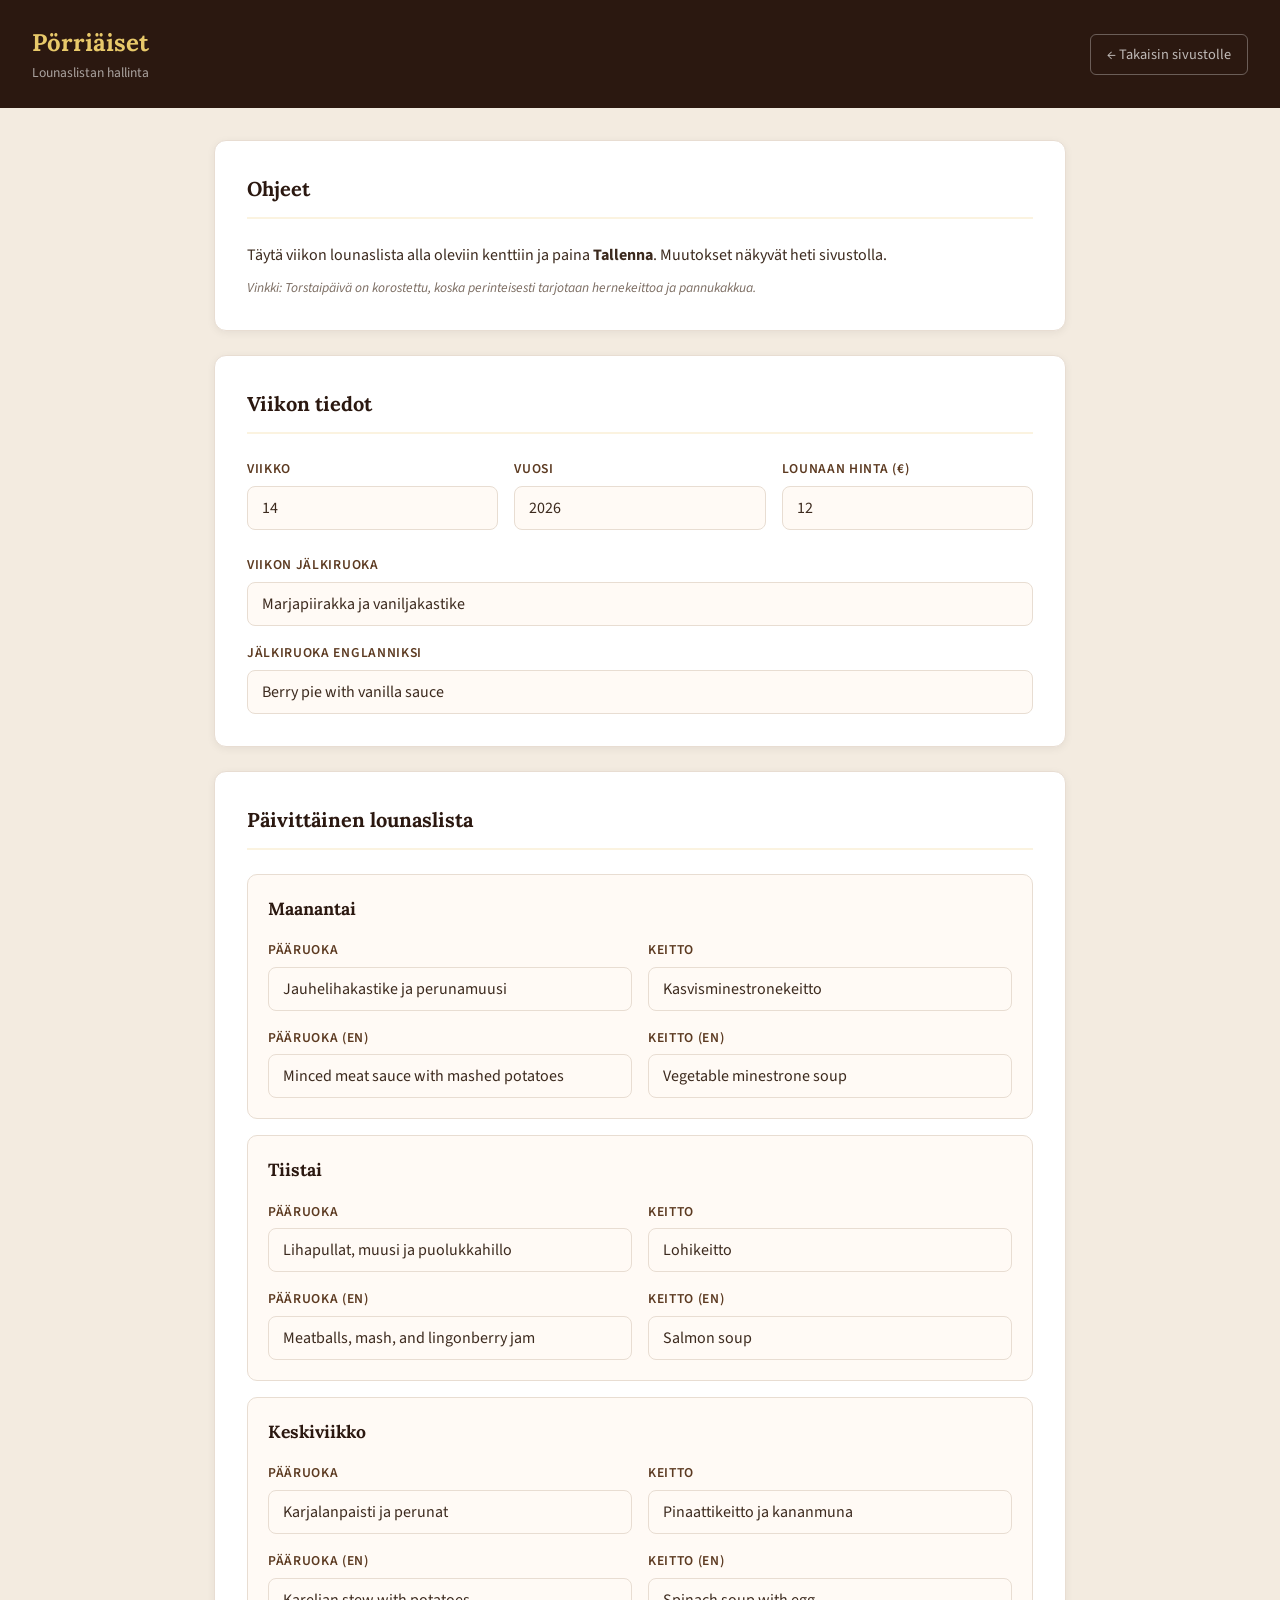
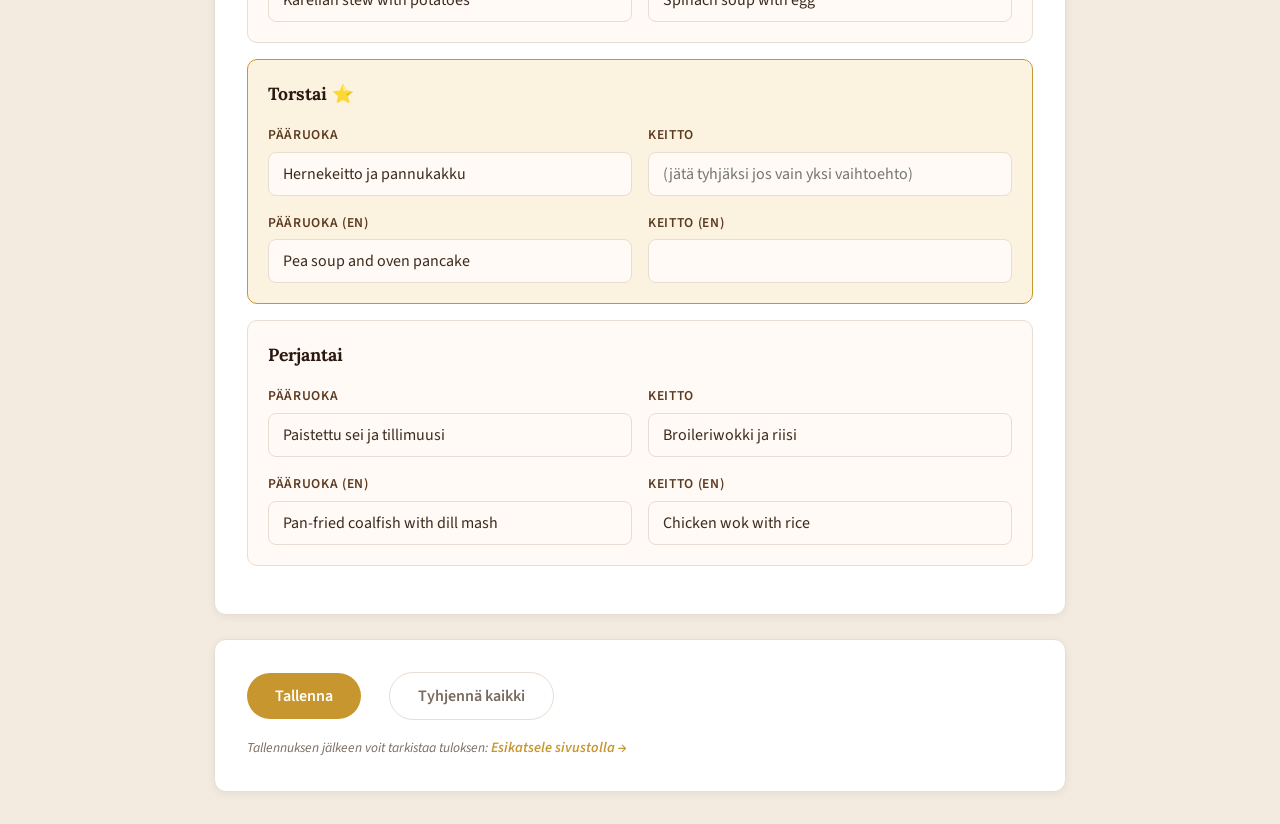
==== admin.html @ c2aba7a5 "Initial website concept for Pörriäiset Lounaskahvila Bilingual (FI/EN) single-page website for a fam" ====
<!DOCTYPE html>
<html lang="fi">
<head>
  <meta charset="UTF-8">
  <meta name="viewport" content="width=device-width, initial-scale=1.0">
  <title>Pörriäiset – Lounaslistan hallinta</title>
  <link rel="preconnect" href="https://fonts.googleapis.com">
  <link rel="preconnect" href="https://fonts.gstatic.com" crossorigin>
  <link href="https://fonts.googleapis.com/css2?family=Lora:wght@600;700&family=Source+Sans+3:wght@400;500;600;700&display=swap" rel="stylesheet">
  <style>
    :root {
      --color-gold: #C8962E;
      --color-gold-light: #E8C96A;
      --color-gold-pale: #FBF3E0;
      --color-brown-dark: #2B1810;
      --color-brown: #5C3A21;
      --color-cream: #FFFAF5;
      --color-cream-dark: #F3EBE0;
      --color-white: #FFFFFF;
      --color-text: #3C2A1E;
      --color-text-light: #7A6B60;
      --color-border: #E8DDD2;
      --color-success: #2E7D32;
      --color-success-bg: #E8F5E9;
      --font-heading: 'Lora', Georgia, serif;
      --font-body: 'Source Sans 3', system-ui, sans-serif;
    }

    * { box-sizing: border-box; margin: 0; padding: 0; }

    body {
      font-family: var(--font-body);
      background: var(--color-cream-dark);
      color: var(--color-text);
      line-height: 1.6;
      min-height: 100vh;
    }

    .admin-header {
      background: var(--color-brown-dark);
      color: var(--color-white);
      padding: 1.5rem 2rem;
      display: flex;
      align-items: center;
      justify-content: space-between;
      flex-wrap: wrap;
      gap: 1rem;
    }

    .admin-header h1 {
      font-family: var(--font-heading);
      font-size: 1.5rem;
      color: var(--color-gold-light);
    }

    .admin-header h1 span {
      font-family: var(--font-body);
      font-size: 0.85rem;
      font-weight: 400;
      color: rgba(255,255,255,0.6);
      display: block;
    }

    .admin-header a {
      color: rgba(255,255,255,0.7);
      text-decoration: none;
      font-size: 0.9rem;
      padding: 8px 16px;
      border: 1px solid rgba(255,255,255,0.3);
      border-radius: 6px;
      transition: all 0.3s;
    }

    .admin-header a:hover {
      background: rgba(255,255,255,0.1);
      color: var(--color-white);
    }

    .admin-main {
      max-width: 900px;
      margin: 2rem auto;
      padding: 0 1.5rem;
    }

    .admin-card {
      background: var(--color-white);
      border-radius: 12px;
      padding: 2rem;
      margin-bottom: 1.5rem;
      border: 1px solid var(--color-border);
      box-shadow: 0 2px 8px rgba(0,0,0,0.06);
    }

    .admin-card h2 {
      font-family: var(--font-heading);
      font-size: 1.25rem;
      color: var(--color-brown-dark);
      margin-bottom: 1.5rem;
      padding-bottom: 0.75rem;
      border-bottom: 2px solid var(--color-gold-pale);
    }

    .meta-row {
      display: grid;
      grid-template-columns: repeat(auto-fit, minmax(180px, 1fr));
      gap: 1rem;
      margin-bottom: 1.5rem;
    }

    .field {
      display: flex;
      flex-direction: column;
      gap: 6px;
    }

    .field label {
      font-size: 0.85rem;
      font-weight: 600;
      color: var(--color-brown);
      text-transform: uppercase;
      letter-spacing: 0.05em;
    }

    .field input, .field textarea {
      width: 100%;
      padding: 10px 14px;
      border: 1px solid var(--color-border);
      border-radius: 8px;
      font-family: var(--font-body);
      font-size: 1rem;
      color: var(--color-text);
      background: var(--color-cream);
      transition: border-color 0.3s, box-shadow 0.3s;
    }

    .field input:focus, .field textarea:focus {
      outline: none;
      border-color: var(--color-gold);
      box-shadow: 0 0 0 3px var(--color-gold-pale);
    }

    .day-block {
      padding: 1.25rem;
      margin-bottom: 1rem;
      border: 1px solid var(--color-border);
      border-radius: 10px;
      background: var(--color-cream);
      transition: border-color 0.3s;
    }

    .day-block:hover {
      border-color: var(--color-gold);
    }

    .day-block.thursday {
      background: var(--color-gold-pale);
      border-color: var(--color-gold);
    }

    .day-name {
      font-family: var(--font-heading);
      font-size: 1.1rem;
      font-weight: 700;
      color: var(--color-brown-dark);
      margin-bottom: 1rem;
    }

    .day-fields {
      display: grid;
      grid-template-columns: 1fr 1fr;
      gap: 1rem;
    }

    .btn {
      display: inline-flex;
      align-items: center;
      gap: 8px;
      padding: 12px 28px;
      font-family: var(--font-body);
      font-size: 1rem;
      font-weight: 600;
      border: none;
      border-radius: 50px;
      cursor: pointer;
      transition: all 0.3s;
    }

    .btn-save {
      background: var(--color-gold);
      color: var(--color-white);
    }

    .btn-save:hover {
      background: var(--color-gold-light);
      color: var(--color-brown-dark);
      transform: translateY(-2px);
      box-shadow: 0 4px 12px rgba(0,0,0,0.15);
    }

    .btn-reset {
      background: transparent;
      color: var(--color-text-light);
      border: 1px solid var(--color-border);
      margin-left: 0.75rem;
    }

    .btn-reset:hover {
      border-color: var(--color-text-light);
      color: var(--color-text);
    }

    .actions {
      display: flex;
      align-items: center;
      gap: 1rem;
      flex-wrap: wrap;
    }

    .save-message {
      font-size: 0.9rem;
      font-weight: 500;
      color: var(--color-success);
      opacity: 0;
      transition: opacity 0.3s;
    }

    .save-message.show {
      opacity: 1;
    }

    .help-text {
      font-size: 0.85rem;
      color: var(--color-text-light);
      margin-top: 0.5rem;
      font-style: italic;
    }

    .preview-link {
      display: inline-flex;
      align-items: center;
      gap: 6px;
      font-size: 0.9rem;
      color: var(--color-gold);
      text-decoration: none;
      font-weight: 600;
    }

    .preview-link:hover {
      text-decoration: underline;
    }

    @media (max-width: 600px) {
      .day-fields {
        grid-template-columns: 1fr;
      }
      .admin-card {
        padding: 1.25rem;
      }
      .meta-row {
        grid-template-columns: 1fr;
      }
    }
  </style>
</head>
<body>
  <header class="admin-header">
    <h1>
      Pörriäiset
      <span>Lounaslistan hallinta</span>
    </h1>
    <a href="index.html">&#8592; Takaisin sivustolle</a>
  </header>

  <main class="admin-main">
    <!-- Info -->
    <div class="admin-card">
      <h2>Ohjeet</h2>
      <p>Täytä viikon lounaslista alla oleviin kenttiin ja paina <strong>Tallenna</strong>. Muutokset näkyvät heti sivustolla.</p>
      <p class="help-text">Vinkki: Torstaipäivä on korostettu, koska perinteisesti tarjotaan hernekeittoa ja pannukakkua.</p>
    </div>

    <!-- Menu metadata -->
    <div class="admin-card">
      <h2>Viikon tiedot</h2>
      <div class="meta-row">
        <div class="field">
          <label for="weekNumber">Viikko</label>
          <input type="number" id="weekNumber" min="1" max="53" placeholder="esim. 14">
        </div>
        <div class="field">
          <label for="year">Vuosi</label>
          <input type="number" id="year" min="2024" max="2030" placeholder="esim. 2026">
        </div>
        <div class="field">
          <label for="price">Lounaan hinta (&euro;)</label>
          <input type="text" id="price" placeholder="esim. 12">
        </div>
      </div>
      <div class="field">
        <label for="dessert">Viikon jälkiruoka</label>
        <input type="text" id="dessert" placeholder="esim. Marjapiirakka ja vaniljakastike">
      </div>
      <div class="field" style="margin-top: 1rem;">
        <label for="dessertEn">Jälkiruoka englanniksi</label>
        <input type="text" id="dessertEn" placeholder="e.g. Berry pie with vanilla sauce">
      </div>
    </div>

    <!-- Daily menus -->
    <div class="admin-card">
      <h2>Päivittäinen lounaslista</h2>

      <div class="day-block" id="day-monday">
        <div class="day-name">Maanantai</div>
        <div class="day-fields">
          <div class="field">
            <label>Pääruoka</label>
            <input type="text" data-day="monday" data-field="main" placeholder="esim. Jauhelihakastike ja perunamuusi">
          </div>
          <div class="field">
            <label>Keitto</label>
            <input type="text" data-day="monday" data-field="soup" placeholder="esim. Kasvisminestronekeitto">
          </div>
          <div class="field">
            <label>Pääruoka (EN)</label>
            <input type="text" data-day="monday" data-field="mainEn" placeholder="e.g. Minced meat sauce with mashed potatoes">
          </div>
          <div class="field">
            <label>Keitto (EN)</label>
            <input type="text" data-day="monday" data-field="soupEn" placeholder="e.g. Vegetable minestrone soup">
          </div>
        </div>
      </div>

      <div class="day-block" id="day-tuesday">
        <div class="day-name">Tiistai</div>
        <div class="day-fields">
          <div class="field">
            <label>Pääruoka</label>
            <input type="text" data-day="tuesday" data-field="main" placeholder="esim. Lihapullat ja muusi">
          </div>
          <div class="field">
            <label>Keitto</label>
            <input type="text" data-day="tuesday" data-field="soup" placeholder="esim. Lohikeitto">
          </div>
          <div class="field">
            <label>Pääruoka (EN)</label>
            <input type="text" data-day="tuesday" data-field="mainEn" placeholder="e.g. Meatballs and mash">
          </div>
          <div class="field">
            <label>Keitto (EN)</label>
            <input type="text" data-day="tuesday" data-field="soupEn" placeholder="e.g. Salmon soup">
          </div>
        </div>
      </div>

      <div class="day-block" id="day-wednesday">
        <div class="day-name">Keskiviikko</div>
        <div class="day-fields">
          <div class="field">
            <label>Pääruoka</label>
            <input type="text" data-day="wednesday" data-field="main" placeholder="esim. Karjalanpaisti ja perunat">
          </div>
          <div class="field">
            <label>Keitto</label>
            <input type="text" data-day="wednesday" data-field="soup" placeholder="esim. Pinaattikeitto">
          </div>
          <div class="field">
            <label>Pääruoka (EN)</label>
            <input type="text" data-day="wednesday" data-field="mainEn" placeholder="e.g. Karelian stew with potatoes">
          </div>
          <div class="field">
            <label>Keitto (EN)</label>
            <input type="text" data-day="wednesday" data-field="soupEn" placeholder="e.g. Spinach soup with egg">
          </div>
        </div>
      </div>

      <div class="day-block thursday" id="day-thursday">
        <div class="day-name">Torstai &#11088;</div>
        <div class="day-fields">
          <div class="field">
            <label>Pääruoka</label>
            <input type="text" data-day="thursday" data-field="main" placeholder="esim. Hernekeitto ja pannukakku">
          </div>
          <div class="field">
            <label>Keitto</label>
            <input type="text" data-day="thursday" data-field="soup" placeholder="(jätä tyhjäksi jos vain yksi vaihtoehto)">
          </div>
          <div class="field">
            <label>Pääruoka (EN)</label>
            <input type="text" data-day="thursday" data-field="mainEn" placeholder="e.g. Pea soup and oven pancake">
          </div>
          <div class="field">
            <label>Keitto (EN)</label>
            <input type="text" data-day="thursday" data-field="soupEn" placeholder="">
          </div>
        </div>
      </div>

      <div class="day-block" id="day-friday">
        <div class="day-name">Perjantai</div>
        <div class="day-fields">
          <div class="field">
            <label>Pääruoka</label>
            <input type="text" data-day="friday" data-field="main" placeholder="esim. Paistettu kala ja tillimuusi">
          </div>
          <div class="field">
            <label>Keitto</label>
            <input type="text" data-day="friday" data-field="soup" placeholder="esim. Broileriwokki ja riisi">
          </div>
          <div class="field">
            <label>Pääruoka (EN)</label>
            <input type="text" data-day="friday" data-field="mainEn" placeholder="e.g. Pan-fried fish with dill mash">
          </div>
          <div class="field">
            <label>Keitto (EN)</label>
            <input type="text" data-day="friday" data-field="soupEn" placeholder="e.g. Chicken wok with rice">
          </div>
        </div>
      </div>
    </div>

    <!-- Actions -->
    <div class="admin-card">
      <div class="actions">
        <button class="btn btn-save" id="saveBtn" onclick="saveMenu()">Tallenna</button>
        <button class="btn btn-reset" onclick="resetMenu()">Tyhjennä kaikki</button>
        <span class="save-message" id="saveMessage">Tallennettu!</span>
      </div>
      <p class="help-text" style="margin-top: 1rem;">
        Tallennuksen jälkeen voit tarkistaa tuloksen:
        <a href="index.html#lounas" class="preview-link">Esikatsele sivustolla &#8594;</a>
      </p>
    </div>
  </main>

  <script>
    const DAYS = ['monday', 'tuesday', 'wednesday', 'thursday', 'friday'];

    // Load existing data on page load
    document.addEventListener('DOMContentLoaded', async () => {
      let data = null;

      // Check localStorage first
      const stored = localStorage.getItem('porriaiset-menu');
      if (stored) {
        data = JSON.parse(stored);
      } else {
        // Fall back to JSON file
        try {
          const response = await fetch('data/menu.json');
          data = await response.json();
        } catch (e) {
          // Start fresh
        }
      }

      if (data) {
        populateForm(data);
      }

      // Set defaults for empty fields
      const yearEl = document.getElementById('year');
      if (!yearEl.value) yearEl.value = new Date().getFullYear();

      const weekEl = document.getElementById('weekNumber');
      if (!weekEl.value) weekEl.value = getISOWeek(new Date());
    });

    function populateForm(data) {
      document.getElementById('weekNumber').value = data.weekNumber || '';
      document.getElementById('year').value = data.year || '';
      document.getElementById('price').value = data.price || '';
      document.getElementById('dessert').value = data.dessert || '';
      document.getElementById('dessertEn').value = data.dessertEn || '';

      if (data.days) {
        data.days.forEach(dayData => {
          const inputs = document.querySelectorAll(`[data-day="${dayData.day}"]`);
          inputs.forEach(input => {
            const field = input.getAttribute('data-field');
            if (dayData[field] !== undefined) {
              input.value = dayData[field];
            }
          });
        });
      }
    }

    function saveMenu() {
      const data = {
        weekNumber: parseInt(document.getElementById('weekNumber').value) || null,
        year: parseInt(document.getElementById('year').value) || null,
        price: document.getElementById('price').value || '12',
        lastUpdated: new Date().toISOString().split('T')[0],
        dessert: document.getElementById('dessert').value,
        dessertEn: document.getElementById('dessertEn').value,
        days: DAYS.map(day => {
          const fields = {};
          document.querySelectorAll(`[data-day="${day}"]`).forEach(input => {
            fields[input.getAttribute('data-field')] = input.value;
          });
          return { day, ...fields };
        })
      };

      localStorage.setItem('porriaiset-menu', JSON.stringify(data));

      // Show saved message
      const msg = document.getElementById('saveMessage');
      msg.classList.add('show');
      setTimeout(() => msg.classList.remove('show'), 3000);
    }

    function resetMenu() {
      if (!confirm('Haluatko varmasti tyhjentää kaikki kentät?')) return;

      document.querySelectorAll('.day-block input').forEach(el => el.value = '');
      document.getElementById('dessert').value = '';
      document.getElementById('dessertEn').value = '';
      localStorage.removeItem('porriaiset-menu');
    }

    function getISOWeek(date) {
      const d = new Date(Date.UTC(date.getFullYear(), date.getMonth(), date.getDate()));
      d.setUTCDate(d.getUTCDate() + 4 - (d.getUTCDay() || 7));
      const yearStart = new Date(Date.UTC(d.getUTCFullYear(), 0, 1));
      return Math.ceil(((d - yearStart) / 86400000 + 1) / 7);
    }
  </script>
</body>
</html>
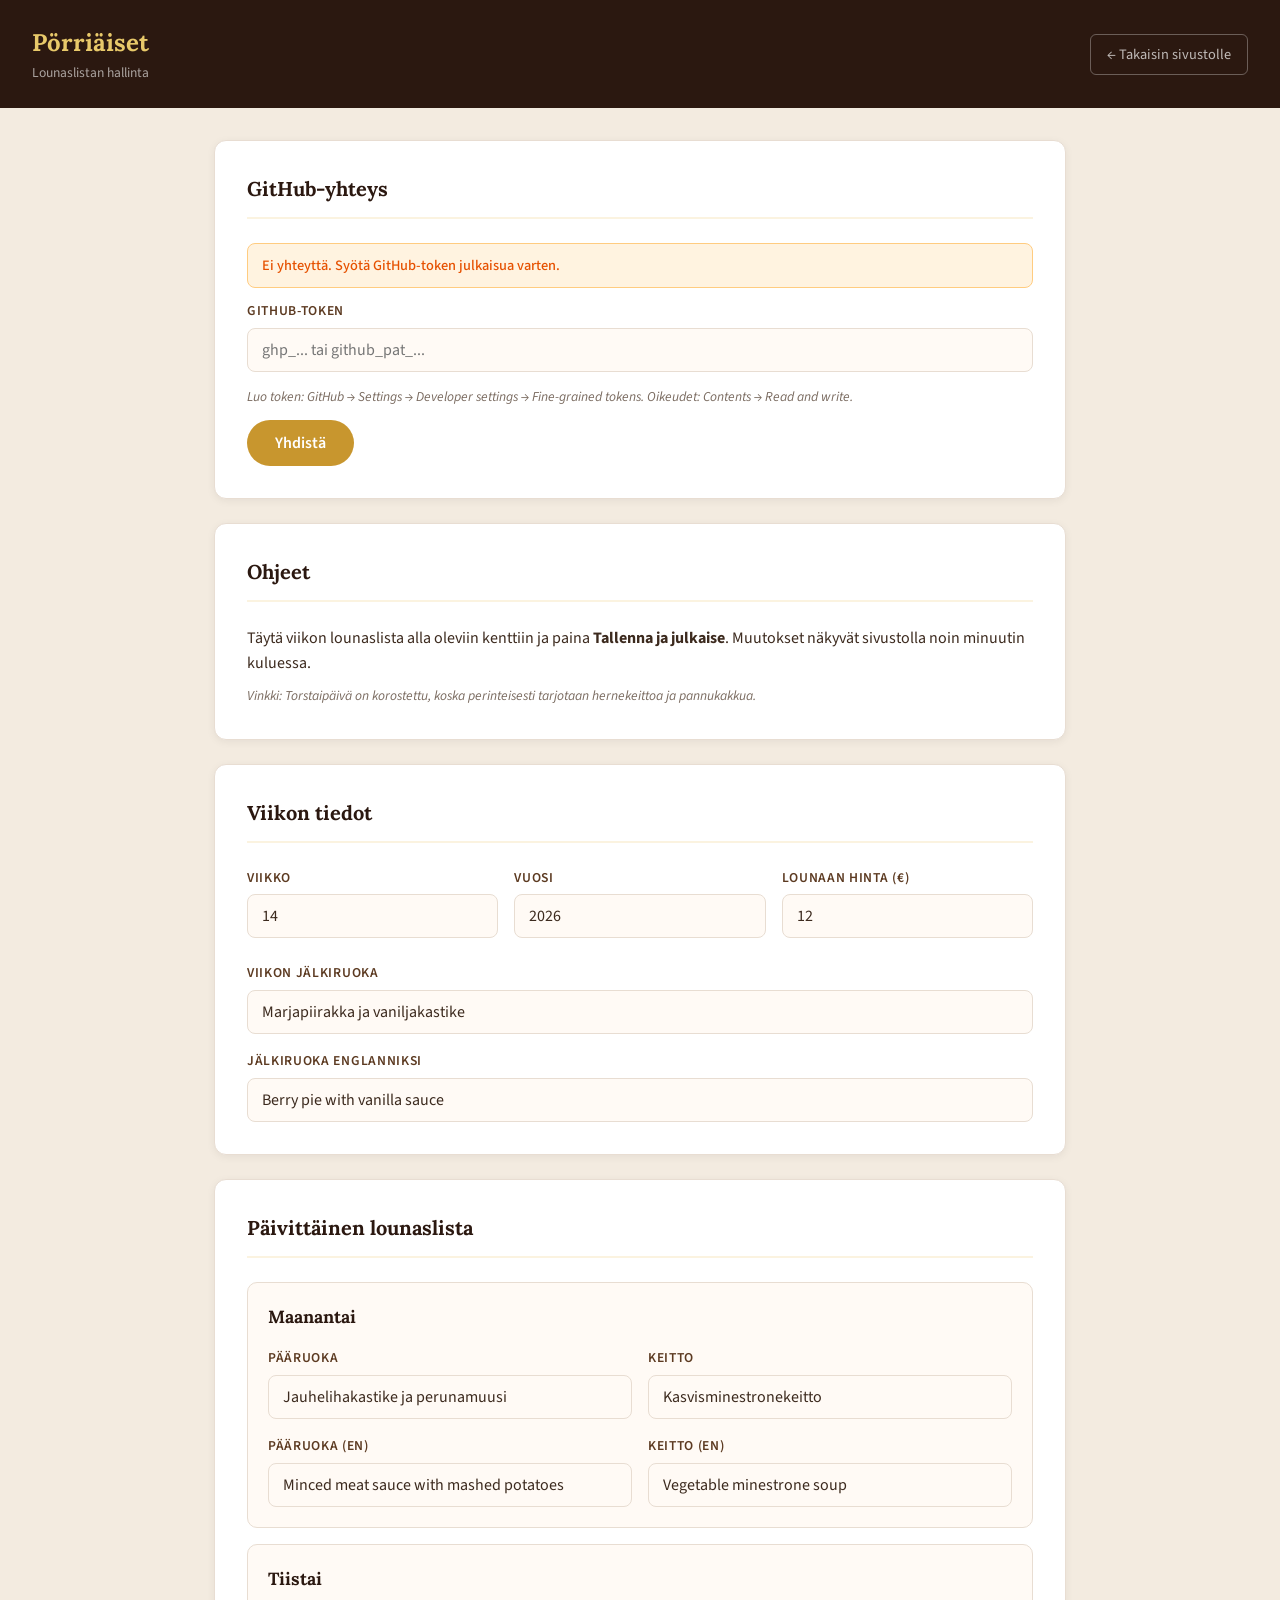
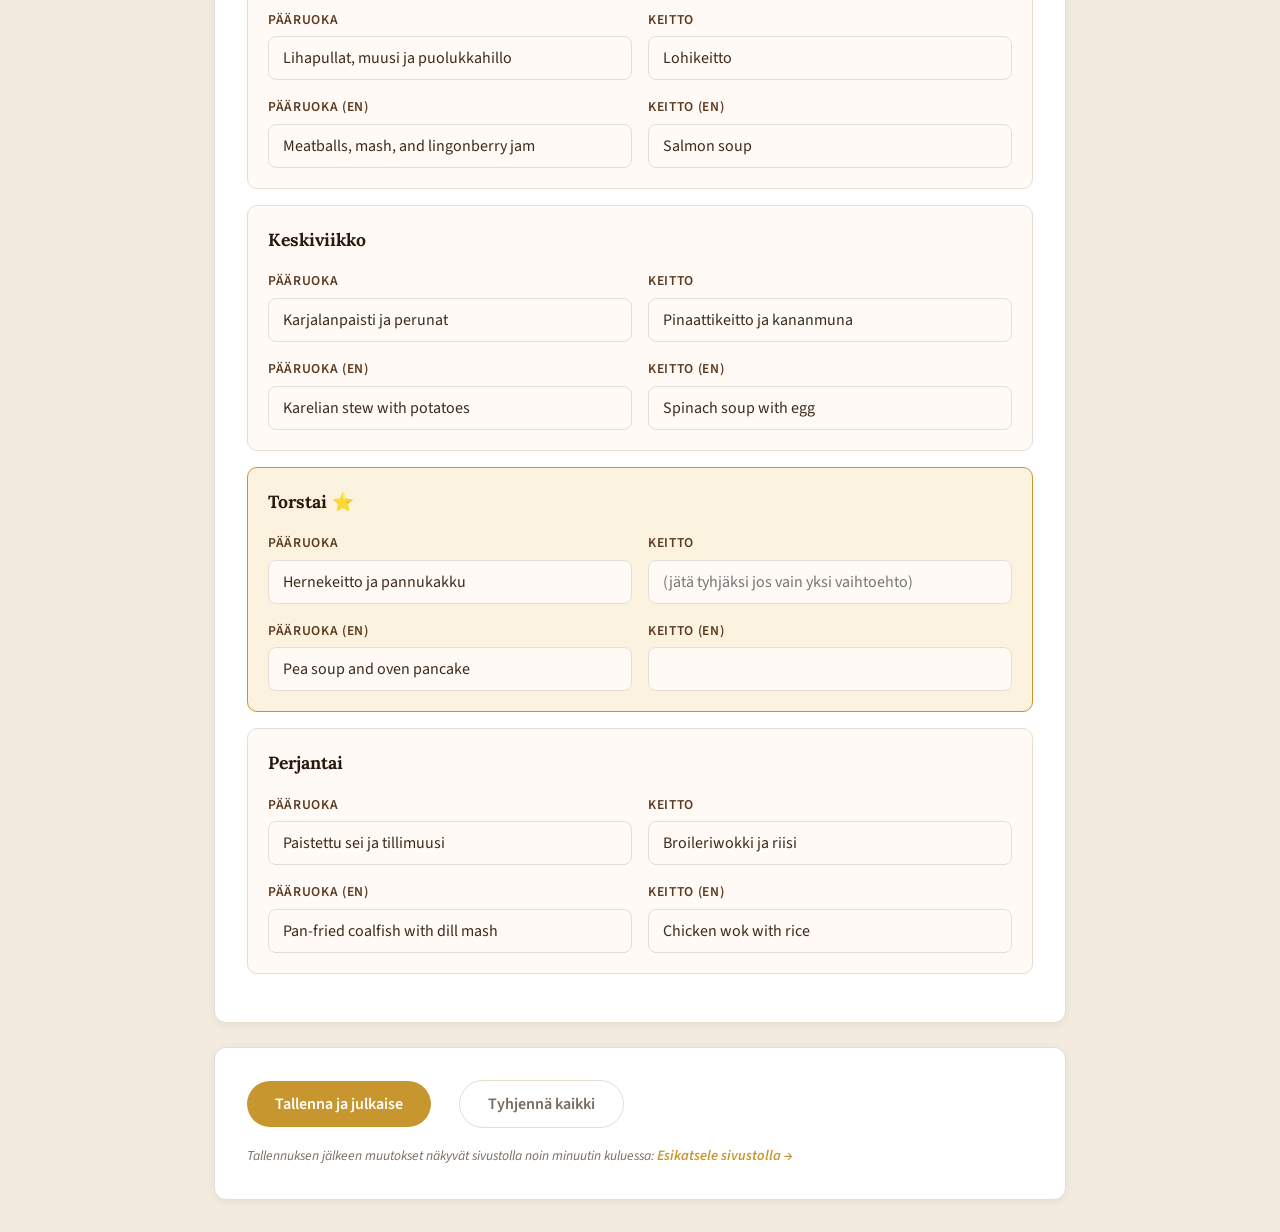
==== commit 9244dba1: "Add GitHub API integration for admin menu publishing Admin page now commits menu.json directly to th" ====
--- a/admin.html
+++ b/admin.html
@@ -219,13 +219,50 @@
     .save-message {
       font-size: 0.9rem;
       font-weight: 500;
-      color: var(--color-success);
-      opacity: 0;
-      transition: opacity 0.3s;
-    }
-
-    .save-message.show {
-      opacity: 1;
+      margin-top: 0.75rem;
+      padding: 10px 14px;
+      border-radius: 8px;
+      display: none;
+    }
+
+    .save-message.success {
+      display: block;
+      background: #E8F5E9;
+      color: #2E7D32;
+      border: 1px solid #A5D6A7;
+    }
+
+    .save-message.error {
+      display: block;
+      background: #FFEBEE;
+      color: #C62828;
+      border: 1px solid #EF9A9A;
+    }
+
+    .save-message.loading {
+      display: block;
+      background: var(--color-gold-pale);
+      color: var(--color-brown);
+      border: 1px solid var(--color-gold);
+    }
+
+    .token-status {
+      padding: 10px 14px;
+      border-radius: 8px;
+      font-size: 0.9rem;
+      font-weight: 500;
+    }
+
+    .token-status.connected {
+      background: #E8F5E9;
+      color: #2E7D32;
+      border: 1px solid #A5D6A7;
+    }
+
+    .token-status.disconnected {
+      background: #FFF3E0;
+      color: #E65100;
+      border: 1px solid #FFCC80;
     }
 
     .help-text {
@@ -272,10 +309,22 @@
   </header>
 
   <main class="admin-main">
+    <!-- GitHub connection -->
+    <div class="admin-card" id="tokenCard">
+      <h2>GitHub-yhteys</h2>
+      <div id="tokenStatus"></div>
+      <div class="field" id="tokenField" style="margin-top: 0.75rem;">
+        <label for="ghToken">GitHub-token</label>
+        <input type="password" id="ghToken" placeholder="ghp_... tai github_pat_...">
+        <p class="help-text">Luo token: GitHub &rarr; Settings &rarr; Developer settings &rarr; Fine-grained tokens. Oikeudet: Contents &rarr; Read and write.</p>
+      </div>
+      <button class="btn btn-save" style="margin-top: 0.75rem;" onclick="saveToken()">Yhdistä</button>
+    </div>
+
     <!-- Info -->
     <div class="admin-card">
       <h2>Ohjeet</h2>
-      <p>Täytä viikon lounaslista alla oleviin kenttiin ja paina <strong>Tallenna</strong>. Muutokset näkyvät heti sivustolla.</p>
+      <p>Täytä viikon lounaslista alla oleviin kenttiin ja paina <strong>Tallenna ja julkaise</strong>. Muutokset näkyvät sivustolla noin minuutin kuluessa.</p>
       <p class="help-text">Vinkki: Torstaipäivä on korostettu, koska perinteisesti tarjotaan hernekeittoa ja pannukakkua.</p>
     </div>
 
@@ -424,12 +473,12 @@
     <!-- Actions -->
     <div class="admin-card">
       <div class="actions">
-        <button class="btn btn-save" id="saveBtn" onclick="saveMenu()">Tallenna</button>
+        <button class="btn btn-save" id="saveBtn" onclick="saveMenu()">Tallenna ja julkaise</button>
         <button class="btn btn-reset" onclick="resetMenu()">Tyhjennä kaikki</button>
-        <span class="save-message" id="saveMessage">Tallennettu!</span>
-      </div>
+      </div>
+      <div class="save-message" id="saveMessage"></div>
       <p class="help-text" style="margin-top: 1rem;">
-        Tallennuksen jälkeen voit tarkistaa tuloksen:
+        Tallennuksen jälkeen muutokset näkyvät sivustolla noin minuutin kuluessa:
         <a href="index.html#lounas" class="preview-link">Esikatsele sivustolla &#8594;</a>
       </p>
     </div>
@@ -437,23 +486,57 @@
 
   <script>
     const DAYS = ['monday', 'tuesday', 'wednesday', 'thursday', 'friday'];
-
-    // Load existing data on page load
+    const REPO_OWNER = 'januzgi';
+    const REPO_NAME = 'porriaiset-tampere';
+    const FILE_PATH = 'data/menu.json';
+
+    /* ===== Token Management ===== */
+    function getToken() {
+      return localStorage.getItem('porriaiset-gh-token');
+    }
+
+    function saveToken() {
+      const token = document.getElementById('ghToken').value.trim();
+      if (!token) return;
+      localStorage.setItem('porriaiset-gh-token', token);
+      document.getElementById('ghToken').value = '';
+      updateTokenStatus();
+    }
+
+    function updateTokenStatus() {
+      const token = getToken();
+      const statusEl = document.getElementById('tokenStatus');
+      const fieldEl = document.getElementById('tokenField');
+
+      if (token) {
+        statusEl.innerHTML = '<div class="token-status connected">Yhdistetty GitHubiin. <a href="#" onclick="disconnectToken();return false;" style="color:inherit;text-decoration:underline;">Poista token</a></div>';
+        fieldEl.style.display = 'none';
+        fieldEl.nextElementSibling.style.display = 'none';
+      } else {
+        statusEl.innerHTML = '<div class="token-status disconnected">Ei yhteyttä. Syötä GitHub-token julkaisua varten.</div>';
+        fieldEl.style.display = '';
+        fieldEl.nextElementSibling.style.display = '';
+      }
+    }
+
+    function disconnectToken() {
+      if (!confirm('Haluatko varmasti poistaa tokenin?')) return;
+      localStorage.removeItem('porriaiset-gh-token');
+      updateTokenStatus();
+    }
+
+    /* ===== Load Menu ===== */
     document.addEventListener('DOMContentLoaded', async () => {
+      updateTokenStatus();
+
       let data = null;
 
-      // Check localStorage first
-      const stored = localStorage.getItem('porriaiset-menu');
-      if (stored) {
-        data = JSON.parse(stored);
-      } else {
-        // Fall back to JSON file
-        try {
-          const response = await fetch('data/menu.json');
-          data = await response.json();
-        } catch (e) {
-          // Start fresh
-        }
+      // Always fetch the live file from the repo (or fall back to local)
+      try {
+        const response = await fetch('data/menu.json');
+        data = await response.json();
+      } catch (e) {
+        // Start fresh
       }
 
       if (data) {
@@ -488,7 +571,11 @@
       }
     }
 
-    function saveMenu() {
+    /* ===== Save & Publish ===== */
+    async function saveMenu() {
+      const msg = document.getElementById('saveMessage');
+      const btn = document.getElementById('saveBtn');
+
       const data = {
         weekNumber: parseInt(document.getElementById('weekNumber').value) || null,
         year: parseInt(document.getElementById('year').value) || null,
@@ -505,12 +592,69 @@
         })
       };
 
+      // Always save to localStorage as a fallback
       localStorage.setItem('porriaiset-menu', JSON.stringify(data));
 
-      // Show saved message
-      const msg = document.getElementById('saveMessage');
-      msg.classList.add('show');
-      setTimeout(() => msg.classList.remove('show'), 3000);
+      const token = getToken();
+      if (!token) {
+        msg.className = 'save-message error';
+        msg.textContent = 'GitHub-token puuttuu. Syötä token yläpuolelle julkaisua varten.';
+        return;
+      }
+
+      // Publish to GitHub
+      btn.disabled = true;
+      btn.textContent = 'Julkaistaan...';
+      msg.className = 'save-message loading';
+      msg.textContent = 'Lähetetään muutoksia GitHubiin...';
+
+      try {
+        // Get current file SHA (required for updates)
+        const getRes = await fetch(
+          `https://api.github.com/repos/${REPO_OWNER}/${REPO_NAME}/contents/${FILE_PATH}`,
+          { headers: { 'Authorization': `Bearer ${token}` } }
+        );
+
+        let sha = null;
+        if (getRes.ok) {
+          const fileInfo = await getRes.json();
+          sha = fileInfo.sha;
+        }
+
+        // Commit the updated file
+        const content = btoa(unescape(encodeURIComponent(JSON.stringify(data, null, 2) + '\n')));
+        const body = {
+          message: `Lounaslista päivitetty: vko ${data.weekNumber || '?'}/${data.year || '?'}`,
+          content: content
+        };
+        if (sha) body.sha = sha;
+
+        const putRes = await fetch(
+          `https://api.github.com/repos/${REPO_OWNER}/${REPO_NAME}/contents/${FILE_PATH}`,
+          {
+            method: 'PUT',
+            headers: {
+              'Authorization': `Bearer ${token}`,
+              'Content-Type': 'application/json'
+            },
+            body: JSON.stringify(body)
+          }
+        );
+
+        if (putRes.ok) {
+          msg.className = 'save-message success';
+          msg.textContent = 'Julkaistu! Muutokset näkyvät sivustolla noin minuutin kuluessa.';
+        } else {
+          const err = await putRes.json();
+          throw new Error(err.message || 'Tuntematon virhe');
+        }
+      } catch (e) {
+        msg.className = 'save-message error';
+        msg.textContent = `Julkaisu epäonnistui: ${e.message}`;
+      } finally {
+        btn.disabled = false;
+        btn.textContent = 'Tallenna ja julkaise';
+      }
     }
 
     function resetMenu() {
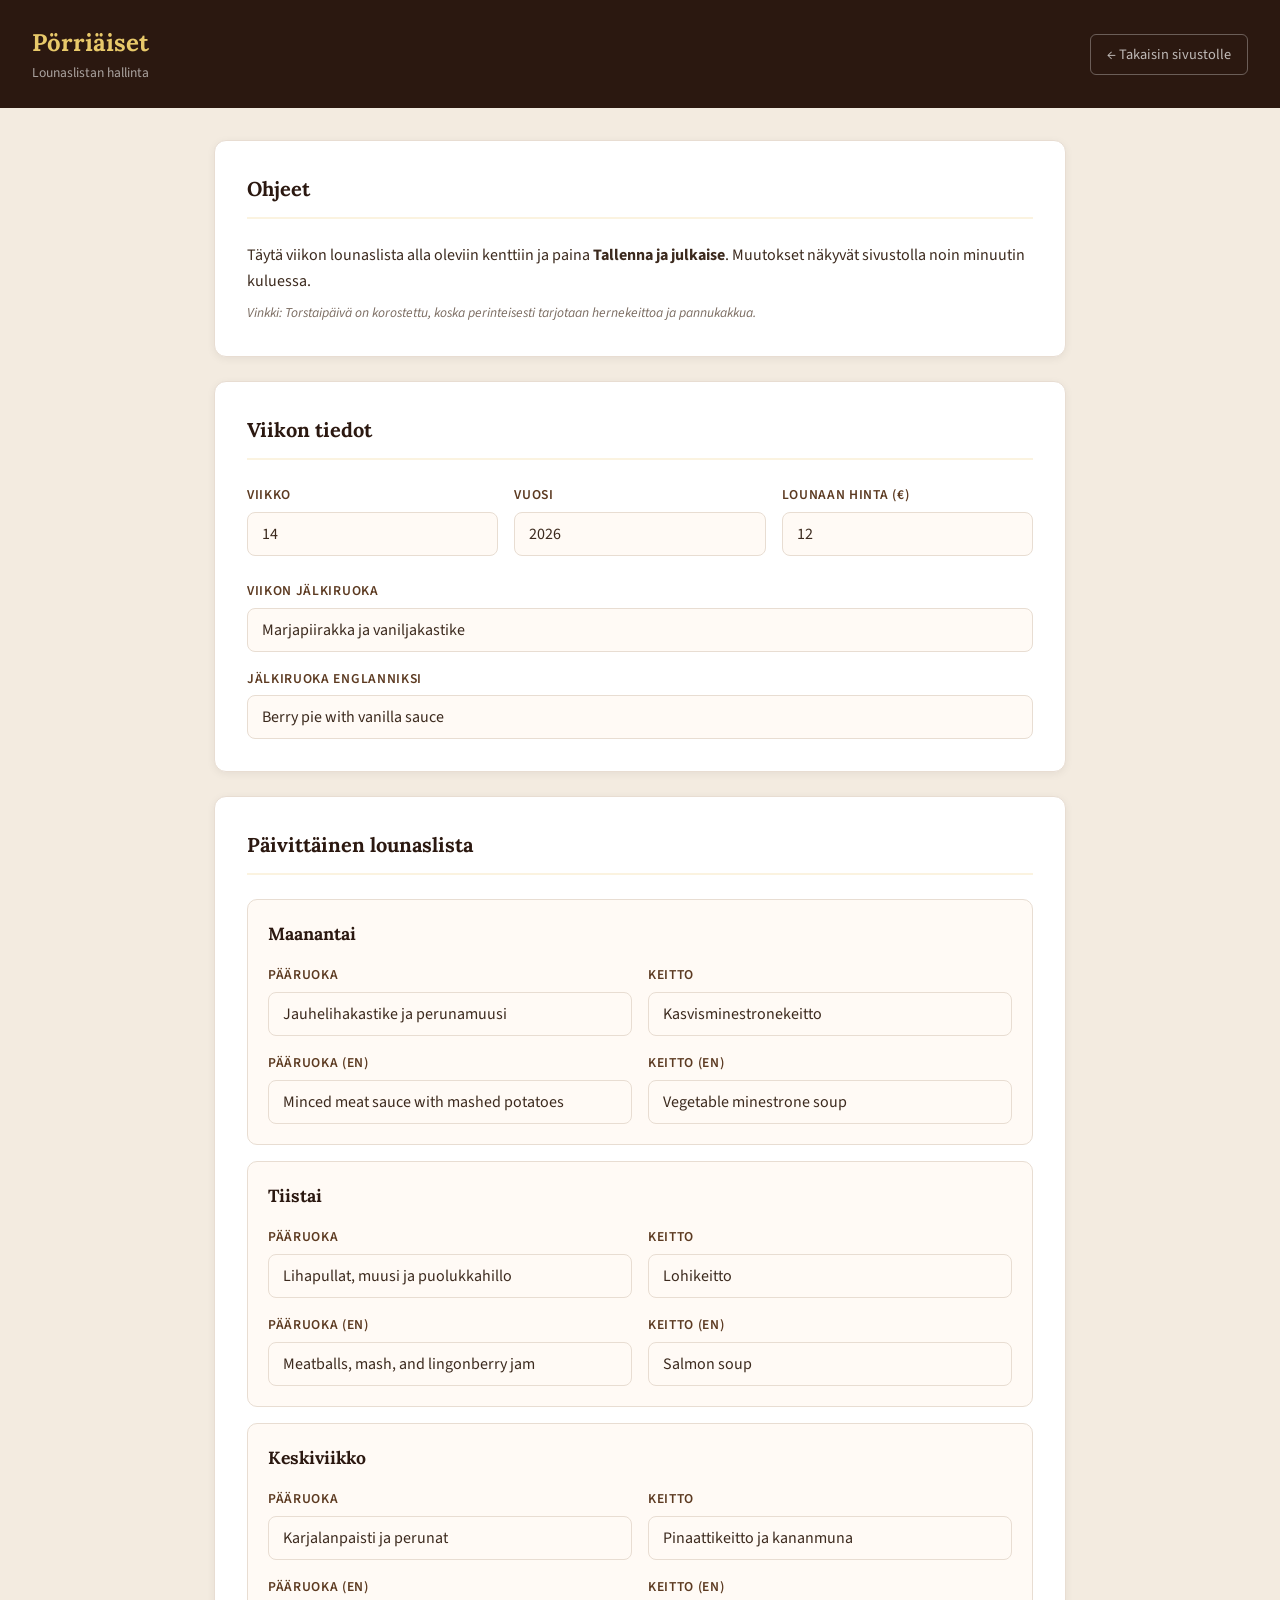
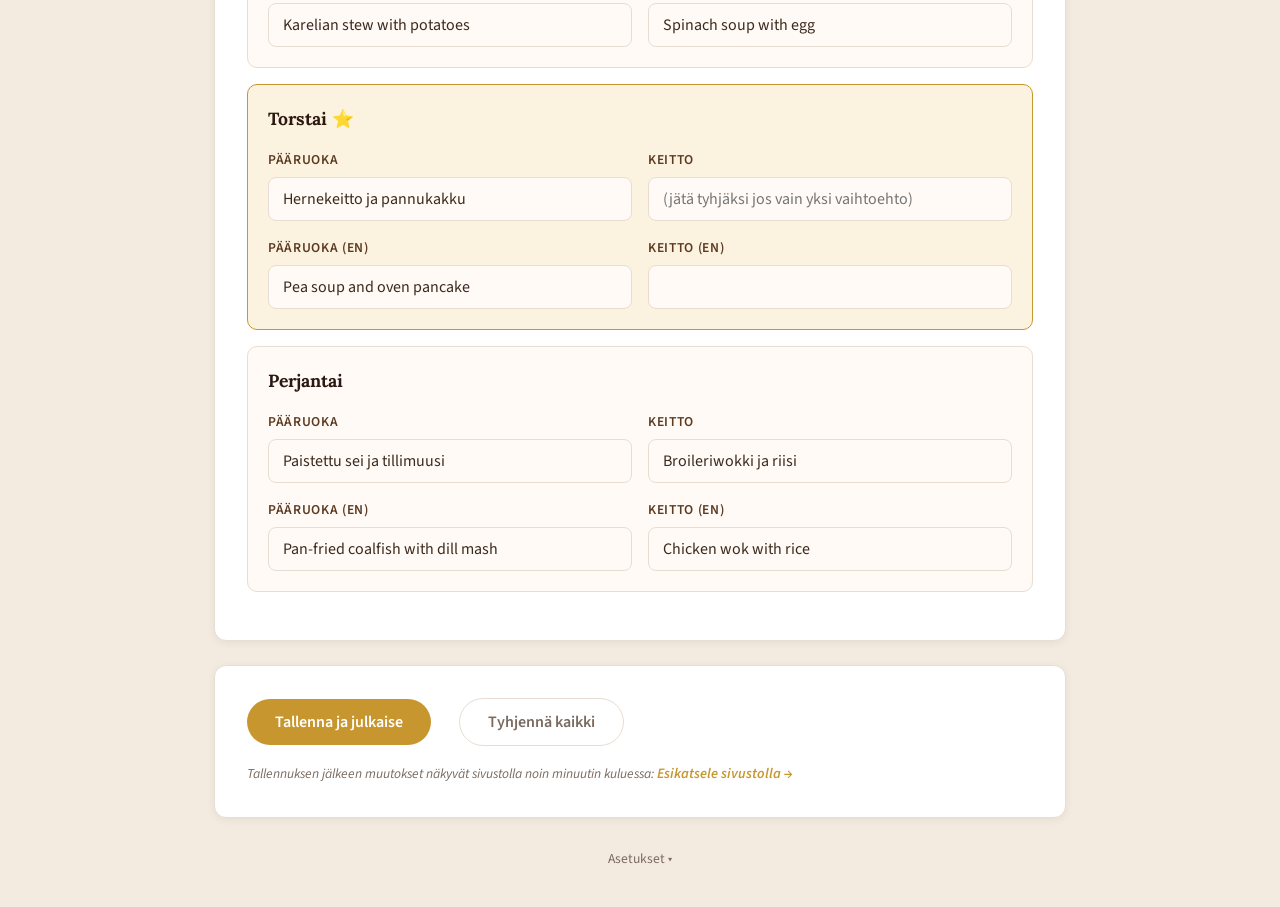
==== commit 5becc69f: "Fix mobile nav z-index and move settings to bottom of admin Drop overlay z-index below nav stacking " ====
--- a/admin.html
+++ b/admin.html
@@ -286,6 +286,19 @@
       text-decoration: underline;
     }
 
+    .settings-toggle {
+      display: inline-block;
+      font-size: 0.85rem;
+      color: var(--color-text-light);
+      text-decoration: none;
+      padding: 6px 16px;
+      transition: color 0.3s;
+    }
+
+    .settings-toggle:hover {
+      color: var(--color-brown-dark);
+    }
+
     @media (max-width: 600px) {
       .day-fields {
         grid-template-columns: 1fr;
@@ -309,18 +322,6 @@
   </header>
 
   <main class="admin-main">
-    <!-- GitHub connection -->
-    <div class="admin-card" id="tokenCard">
-      <h2>GitHub-yhteys</h2>
-      <div id="tokenStatus"></div>
-      <div class="field" id="tokenField" style="margin-top: 0.75rem;">
-        <label for="ghToken">GitHub-token</label>
-        <input type="password" id="ghToken" placeholder="ghp_... tai github_pat_...">
-        <p class="help-text">Luo token: GitHub &rarr; Settings &rarr; Developer settings &rarr; Fine-grained tokens. Oikeudet: Contents &rarr; Read and write.</p>
-      </div>
-      <button class="btn btn-save" style="margin-top: 0.75rem;" onclick="saveToken()">Yhdistä</button>
-    </div>
-
     <!-- Info -->
     <div class="admin-card">
       <h2>Ohjeet</h2>
@@ -482,6 +483,23 @@
         <a href="index.html#lounas" class="preview-link">Esikatsele sivustolla &#8594;</a>
       </p>
     </div>
+
+    <!-- Settings toggle -->
+    <div style="text-align: center; margin-top: 0.5rem;">
+      <a href="#" class="settings-toggle" onclick="toggleSettings(); return false;" id="settingsToggle">Asetukset &#9662;</a>
+    </div>
+
+    <!-- GitHub connection (hidden by default) -->
+    <div class="admin-card settings-panel" id="settingsPanel" style="display: none;">
+      <h2>GitHub-yhteys</h2>
+      <div id="tokenStatus"></div>
+      <div class="field" id="tokenField" style="margin-top: 0.75rem;">
+        <label for="ghToken">GitHub-token</label>
+        <input type="password" id="ghToken" placeholder="ghp_... tai github_pat_...">
+        <p class="help-text">Luo token: GitHub &rarr; Settings &rarr; Developer settings &rarr; Fine-grained tokens. Oikeudet: Contents &rarr; Read and write.</p>
+      </div>
+      <button class="btn btn-save" style="margin-top: 0.75rem;" onclick="saveToken()">Yhdistä</button>
+    </div>
   </main>
 
   <script>
@@ -489,6 +507,15 @@
     const REPO_OWNER = 'januzgi';
     const REPO_NAME = 'porriaiset-tampere';
     const FILE_PATH = 'data/menu.json';
+
+    /* ===== Settings Toggle ===== */
+    function toggleSettings() {
+      const panel = document.getElementById('settingsPanel');
+      const toggle = document.getElementById('settingsToggle');
+      const visible = panel.style.display !== 'none';
+      panel.style.display = visible ? 'none' : 'block';
+      toggle.innerHTML = visible ? 'Asetukset &#9662;' : 'Asetukset &#9652;';
+    }
 
     /* ===== Token Management ===== */
     function getToken() {
